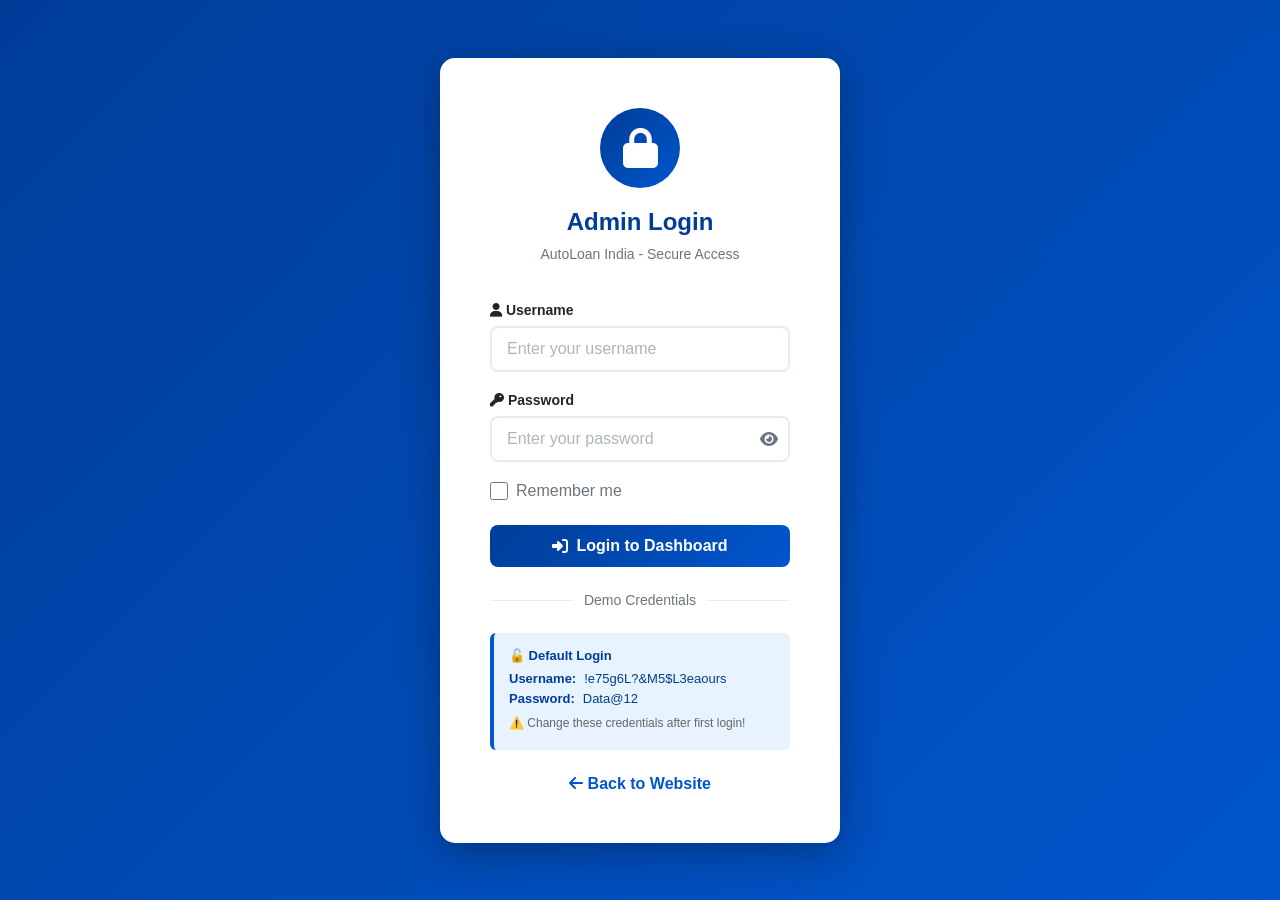
==== admin-login.html @ 991f17fc "moved website files to root folder" ====
<!DOCTYPE html>
<html lang="en">
<head>
    <meta charset="UTF-8">
    <meta name="viewport" content="width=device-width, initial-scale=1.0">
    <title>AutoLoan India - Admin Login</title>
    <link rel="stylesheet" href="https://cdnjs.cloudflare.com/ajax/libs/font-awesome/6.4.0/css/all.min.css">
    <style>
        * {
            margin: 0;
            padding: 0;
            box-sizing: border-box;
        }

        body {
            font-family: 'Segoe UI', Tahoma, Geneva, Verdana, sans-serif;
            background: linear-gradient(135deg, #003d99 0%, #0056cc 100%);
            min-height: 100vh;
            display: flex;
            align-items: center;
            justify-content: center;
            padding: 20px;
        }

        .login-container {
            background: white;
            border-radius: 15px;
            box-shadow: 0 10px 40px rgba(0, 0, 0, 0.3);
            width: 100%;
            max-width: 400px;
            padding: 50px;
            animation: slideUp 0.5s ease-out;
        }

        @keyframes slideUp {
            from {
                opacity: 0;
                transform: translateY(30px);
            }
            to {
                opacity: 1;
                transform: translateY(0);
            }
        }

        .login-header {
            text-align: center;
            margin-bottom: 40px;
        }

        .login-logo {
            width: 80px;
            height: 80px;
            background: linear-gradient(135deg, #003d99 0%, #0056cc 100%);
            border-radius: 50%;
            display: flex;
            align-items: center;
            justify-content: center;
            margin: 0 auto 20px;
            color: white;
            font-size: 40px;
        }

        .login-header h1 {
            color: #003d99;
            font-size: 24px;
            margin-bottom: 10px;
        }

        .login-header p {
            color: #6c757d;
            font-size: 14px;
        }

        .form-group {
            margin-bottom: 20px;
        }

        .form-group label {
            display: block;
            margin-bottom: 8px;
            color: #212529;
            font-weight: 600;
            font-size: 14px;
        }

        .form-group input {
            width: 100%;
            padding: 12px 15px;
            border: 2px solid #e9ecef;
            border-radius: 8px;
            font-size: 16px;
            transition: all 0.3s;
        }

        .form-group input:focus {
            outline: none;
            border-color: #003d99;
            box-shadow: 0 0 0 3px rgba(0, 61, 153, 0.1);
        }

        .form-group input::placeholder {
            color: #adb5bd;
        }

        .remember-me {
            display: flex;
            align-items: center;
            gap: 8px;
            margin-bottom: 25px;
        }

        .remember-me input[type="checkbox"] {
            width: 18px;
            height: 18px;
            cursor: pointer;
        }

        .remember-me label {
            margin: 0;
            font-weight: 500;
            cursor: pointer;
            color: #6c757d;
        }

        .login-btn {
            width: 100%;
            padding: 12px;
            background: linear-gradient(135deg, #003d99 0%, #0056cc 100%);
            color: white;
            border: none;
            border-radius: 8px;
            font-size: 16px;
            font-weight: 600;
            cursor: pointer;
            transition: all 0.3s;
            display: flex;
            align-items: center;
            justify-content: center;
            gap: 8px;
        }

        .login-btn:hover {
            transform: translateY(-2px);
            box-shadow: 0 10px 25px rgba(0, 61, 153, 0.3);
        }

        .login-btn:active {
            transform: translateY(0);
        }

        .login-btn.loading {
            opacity: 0.7;
            cursor: not-allowed;
        }

        .error-message {
            display: none;
            background: #f8d7da;
            color: #721c24;
            padding: 12px 15px;
            border-radius: 8px;
            margin-bottom: 20px;
            border: 1px solid #f5c6cb;
            animation: slideDown 0.3s ease-out;
        }

        @keyframes slideDown {
            from {
                opacity: 0;
                transform: translateY(-10px);
            }
            to {
                opacity: 1;
                transform: translateY(0);
            }
        }

        .success-message {
            display: none;
            background: #d4edda;
            color: #155724;
            padding: 12px 15px;
            border-radius: 8px;
            margin-bottom: 20px;
            border: 1px solid #c3e6cb;
            animation: slideDown 0.3s ease-out;
        }

        .divider {
            text-align: center;
            margin: 25px 0;
            position: relative;
            color: #6c757d;
            font-size: 14px;
        }

        .divider::before {
            content: '';
            position: absolute;
            left: 0;
            top: 50%;
            width: 100%;
            height: 1px;
            background: #e9ecef;
        }

        .divider span {
            background: white;
            padding: 0 10px;
            position: relative;
        }

        .demo-info {
            background: #e7f3ff;
            border-left: 4px solid #0056cc;
            padding: 15px;
            border-radius: 6px;
            margin-top: 25px;
            font-size: 13px;
            color: #004085;
        }

        .demo-info h4 {
            margin-bottom: 8px;
            color: #003d99;
            font-weight: 600;
        }

        .demo-info p {
            margin: 5px 0;
            display: flex;
            align-items: center;
            gap: 8px;
        }

        .demo-info strong {
            color: #003d99;
        }

        .back-link {
            text-align: center;
            margin-top: 25px;
        }

        .back-link a {
            color: #0056cc;
            text-decoration: none;
            font-weight: 600;
            transition: color 0.3s;
        }

        .back-link a:hover {
            color: #003d99;
            text-decoration: underline;
        }

        .show-password {
            position: absolute;
            right: 12px;
            top: 50%;
            transform: translateY(-50%);
            cursor: pointer;
            color: #6c757d;
            transition: color 0.3s;
        }

        .show-password:hover {
            color: #003d99;
        }

        .password-wrapper {
            position: relative;
        }

        @media (max-width: 480px) {
            .login-container {
                padding: 30px;
            }

            .login-header h1 {
                font-size: 20px;
            }

            .login-logo {
                width: 60px;
                height: 60px;
                font-size: 30px;
            }
        }
    </style>
</head>
<body>
    <div class="login-container">
        <div class="login-header">
            <div class="login-logo">
                <i class="fas fa-lock"></i>
            </div>
            <h1>Admin Login</h1>
            <p>AutoLoan India - Secure Access</p>
        </div>

        <div id="error-message" class="error-message"></div>
        <div id="success-message" class="success-message"></div>

        <form id="login-form" onsubmit="handleLogin(event)">
            <div class="form-group">
                <label for="username">
                    <i class="fas fa-user"></i> Username
                </label>
                <input 
                    type="text" 
                    id="username" 
                    placeholder="Enter your username" 
                    required
                    autocomplete="username"
                >
            </div>

            <div class="form-group">
                <label for="password">
                    <i class="fas fa-key"></i> Password
                </label>
                <div class="password-wrapper">
                    <input 
                        type="password" 
                        id="password" 
                        placeholder="Enter your password" 
                        required
                        autocomplete="current-password"
                    >
                    <i class="fas fa-eye show-password" id="toggle-password" onclick="togglePassword()"></i>
                </div>
            </div>

            <div class="remember-me">
                <input type="checkbox" id="remember" name="remember">
                <label for="remember">Remember me</label>
            </div>

            <button type="submit" class="login-btn" id="login-btn">
                <i class="fas fa-sign-in-alt"></i> Login to Dashboard
            </button>
        </form>

        <div class="divider">
            <span>Demo Credentials</span>
        </div>

        <div class="demo-info">
            <h4>🔓 Default Login</h4>
            <p><strong>Username:</strong> !e75g6L?&M5$L3eaours</p>
            <p><strong>Password:</strong> Data@12</p>
            <p style="margin-top: 10px; font-size: 12px; color: #666;">
                ⚠️ Change these credentials after first login!
            </p>
        </div>

        <div class="back-link">
            <a href="index.html"><i class="fas fa-arrow-left"></i> Back to Website</a>
        </div>
    </div>

    <script>
        // ============ Demo Credentials ============
        const VALID_CREDENTIALS = {
            username: '!e75g6L?&M5$L3eaours',
            password: 'Data@12'
        };

        // ============ Toggle Password Visibility ============
        function togglePassword() {
            const passwordInput = document.getElementById('password');
            const toggleIcon = document.getElementById('toggle-password');

            if (passwordInput.type === 'password') {
                passwordInput.type = 'text';
                toggleIcon.classList.remove('fa-eye');
                toggleIcon.classList.add('fa-eye-slash');
            } else {
                passwordInput.type = 'password';
                toggleIcon.classList.remove('fa-eye-slash');
                toggleIcon.classList.add('fa-eye');
            }
        }

        // ============ Handle Login ============
        function handleLogin(event) {
            event.preventDefault();

            const username = document.getElementById('username').value.trim();
            const password = document.getElementById('password').value;
            const remember = document.getElementById('remember').checked;
            const loginBtn = document.getElementById('login-btn');

            // Clear messages
            hideMessage('error-message');
            hideMessage('success-message');

            // Show loading state
            loginBtn.disabled = true;
            loginBtn.classList.add('loading');
            loginBtn.innerHTML = '<i class="fas fa-spinner fa-spin"></i> Logging in...';

            // Simulate API call delay
            setTimeout(() => {
                if (username === VALID_CREDENTIALS.username && password === VALID_CREDENTIALS.password) {
                    // Success
                    showMessage('success-message', '✓ Login successful! Redirecting...');
                    
                    // Store login session
                    localStorage.setItem('adminLoggedIn', 'true');
                    localStorage.setItem('adminUsername', username);
                    
                    if (remember) {
                        localStorage.setItem('adminRemember', 'true');
                    }

                    // Redirect after 1.5 seconds
                    setTimeout(() => {
                        window.location.href = 'admin.html';
                    }, 1500);
                } else {
                    // Failed
                    showMessage('error-message', '✗ Invalid username or password. Try again!');
                    
                    // Reset button
                    loginBtn.disabled = false;
                    loginBtn.classList.remove('loading');
                    loginBtn.innerHTML = '<i class="fas fa-sign-in-alt"></i> Login to Dashboard';
                    
                    // Clear password field
                    document.getElementById('password').value = '';
                    document.getElementById('password').focus();
                    
                    // Log attempt
                    console.warn('Failed login attempt:', new Date().toLocaleString());
                }
            }, 800);
        }

        // ============ Show Message ============
        function showMessage(elementId, message) {
            const element = document.getElementById(elementId);
            element.textContent = message;
            element.style.display = 'block';
        }

        // ============ Hide Message ============
        function hideMessage(elementId) {
            const element = document.getElementById(elementId);
            element.style.display = 'none';
        }

        // ============ Auto-fill Demo Credentials ============
        function fillDemoCredentials() {
            document.getElementById('username').value = VALID_CREDENTIALS.username;
            document.getElementById('password').value = VALID_CREDENTIALS.password;
        }

        // ============ Check if Already Logged In ============
        window.addEventListener('load', function() {
            if (localStorage.getItem('adminLoggedIn') === 'true') {
                window.location.href = 'admin.html';
            }
            
            // Auto-fill if remember was checked
            if (localStorage.getItem('adminRemember') === 'true') {
                document.getElementById('username').value = localStorage.getItem('adminUsername');
                document.getElementById('remember').checked = true;
            }
        });

        // ============ Console Hint ============
        console.log('%cAutoLoan Admin Login', 'color: #003d99; font-size: 18px; font-weight: bold;');
        console.log('%cSecure admin authentication enabled', 'color: #28a745; font-weight: bold;');
    </script>
</body>
</html>
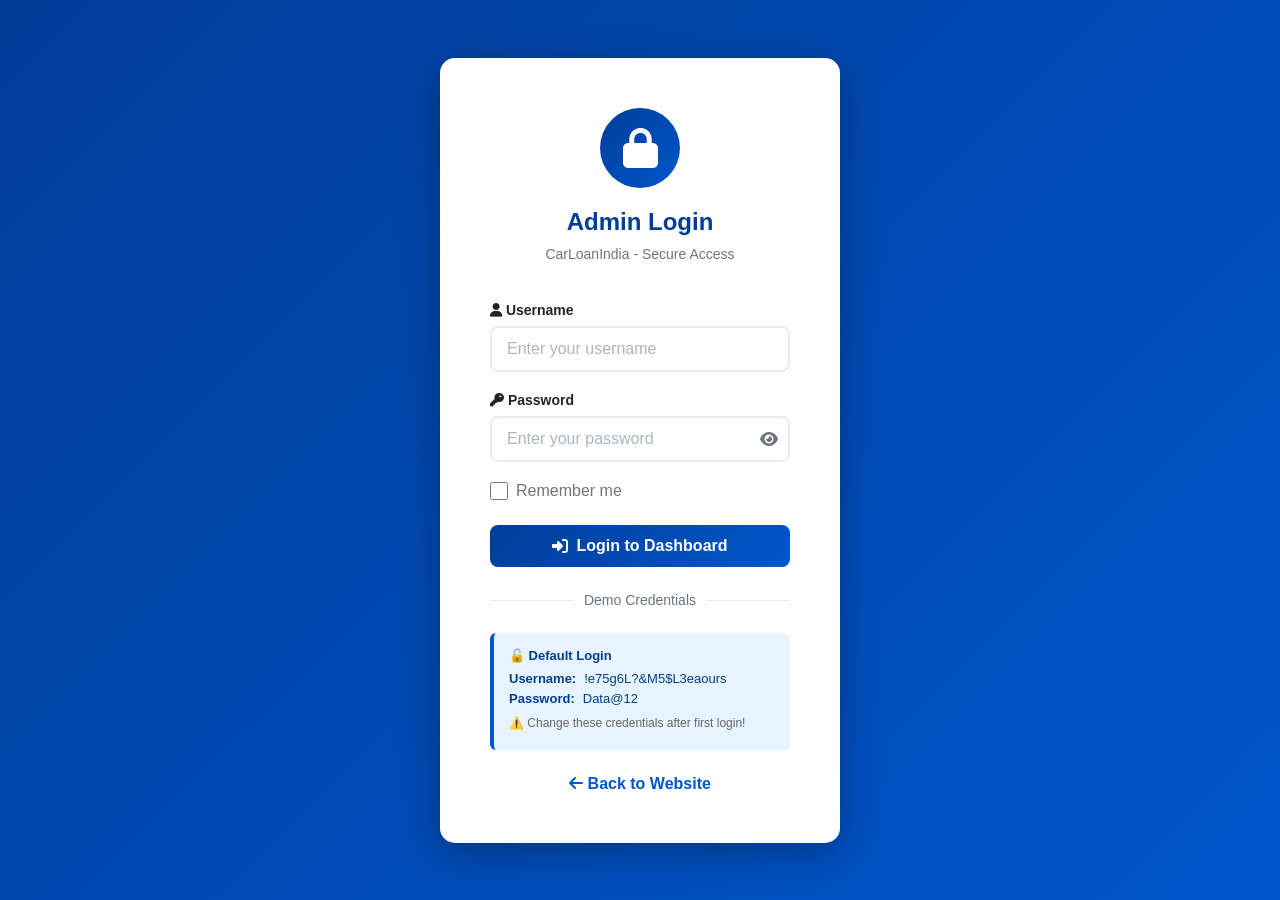
==== commit 24c780fd: "update" ====
--- a/admin-login.html
+++ b/admin-login.html
@@ -3,7 +3,7 @@
 <head>
     <meta charset="UTF-8">
     <meta name="viewport" content="width=device-width, initial-scale=1.0">
-    <title>AutoLoan India - Admin Login</title>
+    <title>CarLoanIndia - Admin Login</title>
     <link rel="stylesheet" href="https://cdnjs.cloudflare.com/ajax/libs/font-awesome/6.4.0/css/all.min.css">
     <style>
         * {
@@ -297,7 +297,7 @@
                 <i class="fas fa-lock"></i>
             </div>
             <h1>Admin Login</h1>
-            <p>AutoLoan India - Secure Access</p>
+            <p>CarLoanIndia - Secure Access</p>
         </div>
 
         <div id="error-message" class="error-message"></div>
@@ -472,7 +472,7 @@
         });
 
         // ============ Console Hint ============
-        console.log('%cAutoLoan Admin Login', 'color: #003d99; font-size: 18px; font-weight: bold;');
+        console.log('%cCarLoanIndia Admin Login', 'color: #003d99; font-size: 18px; font-weight: bold;');
         console.log('%cSecure admin authentication enabled', 'color: #28a745; font-weight: bold;');
     </script>
 </body>
